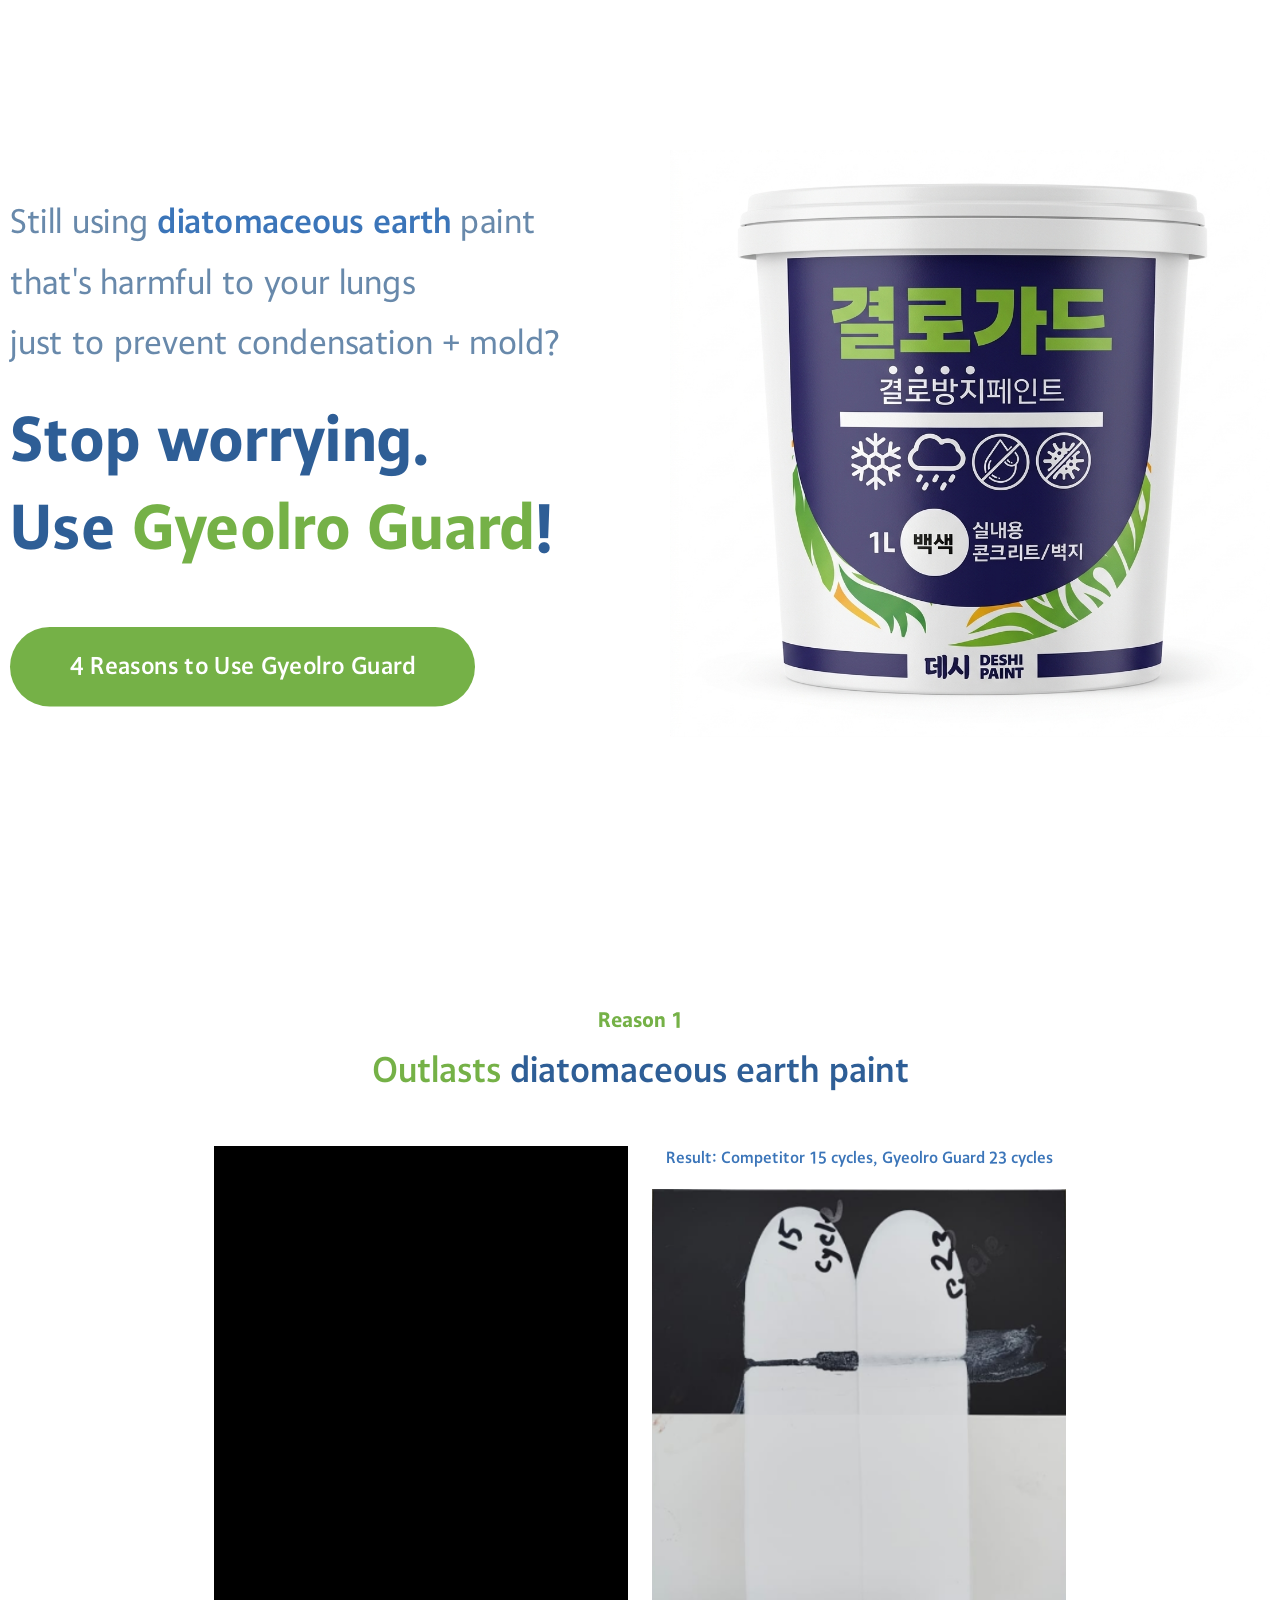
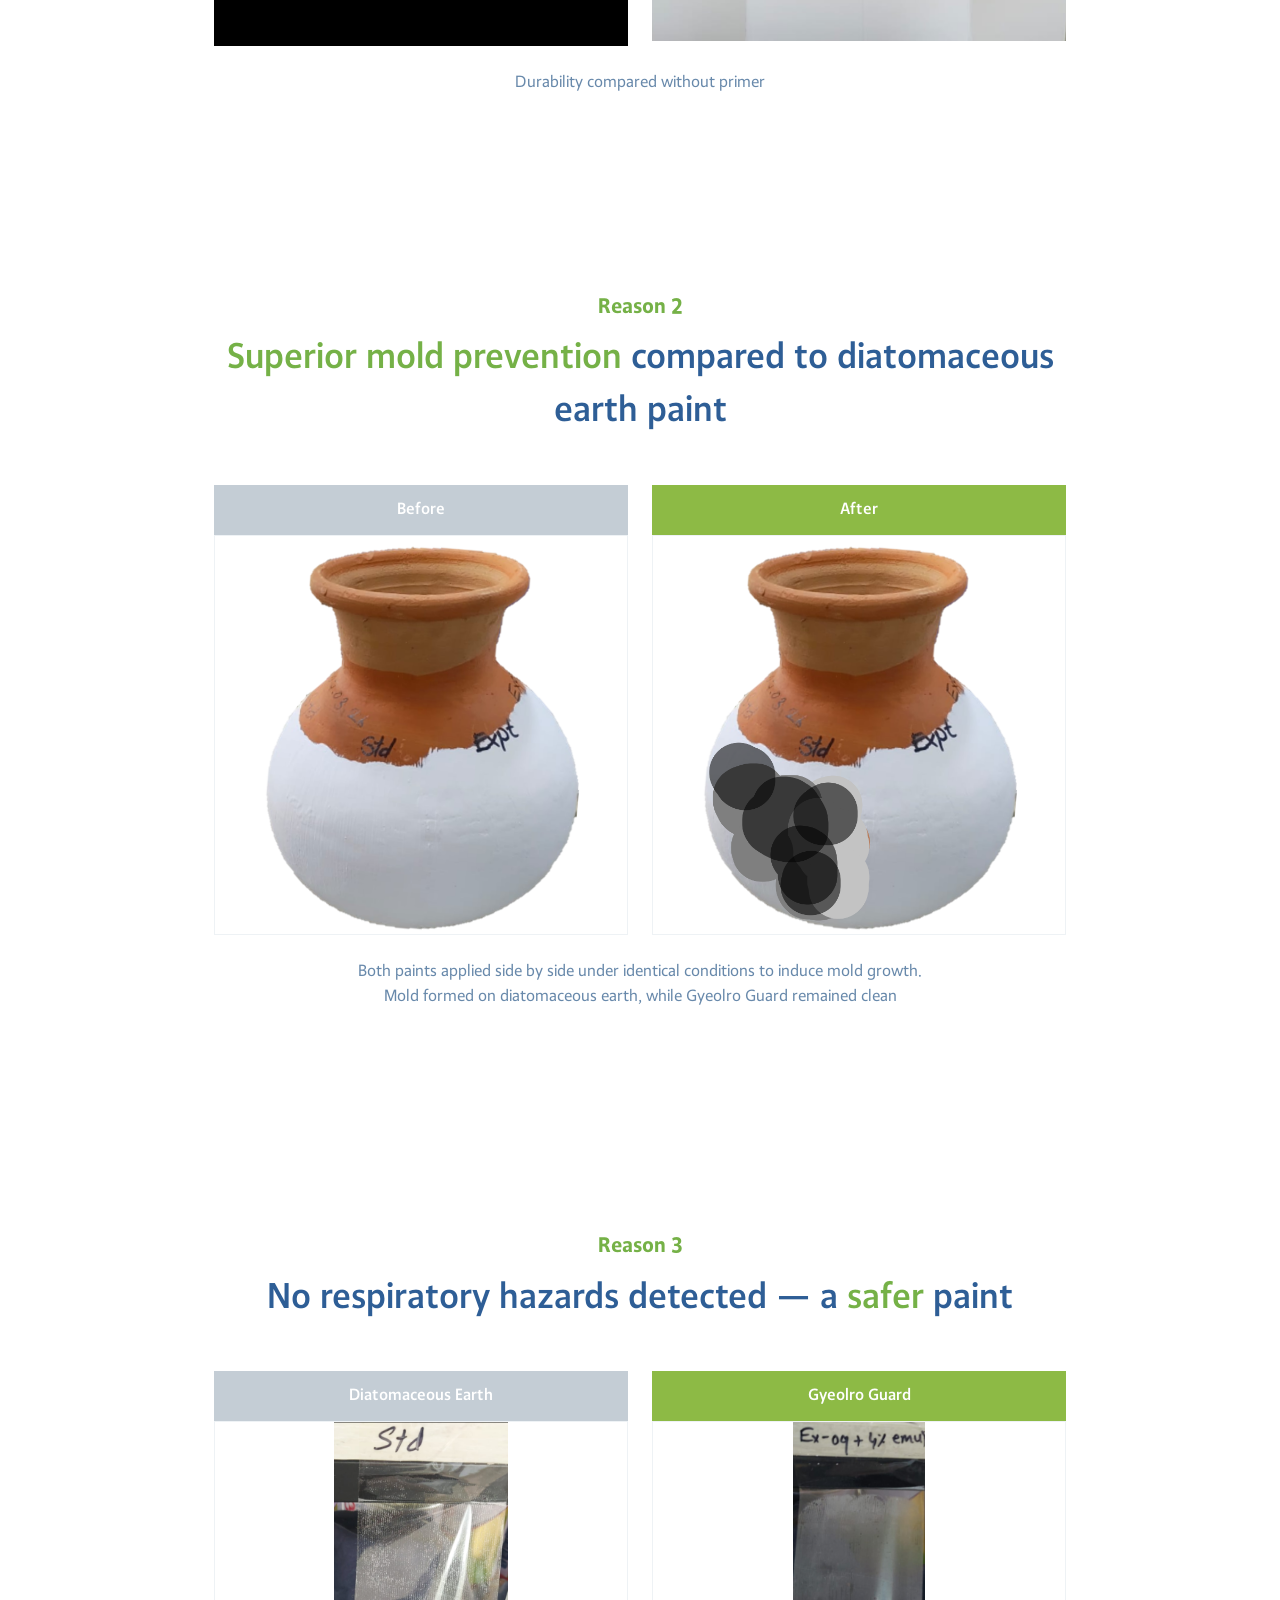
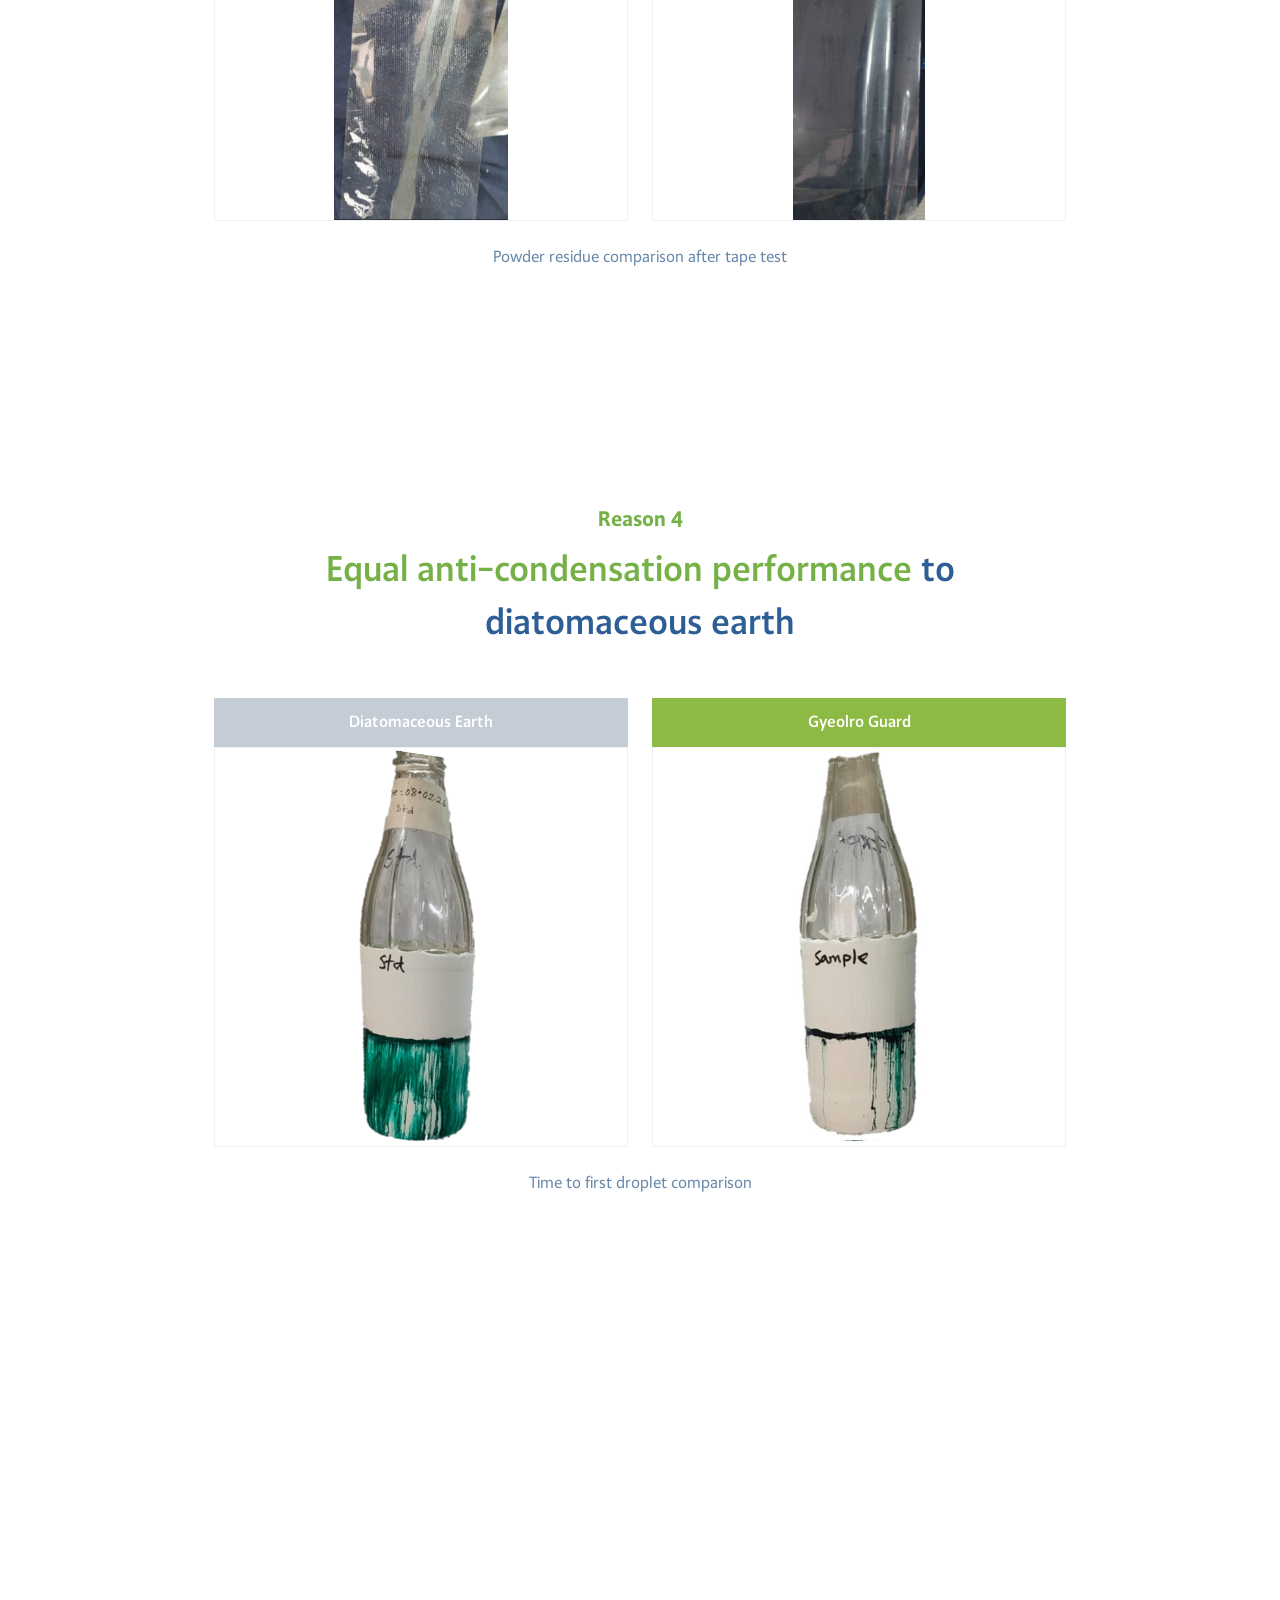
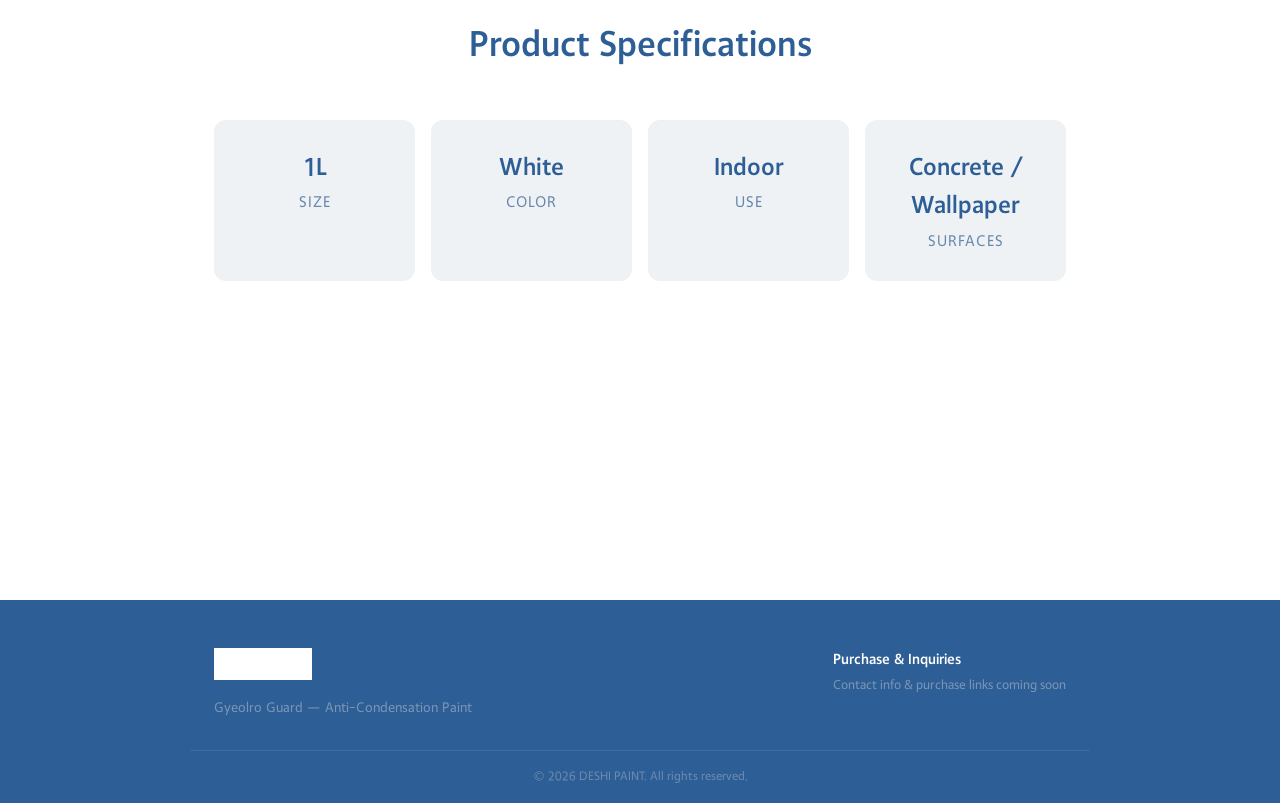
==== en.html @ d2d4c8fe "Initial commit: DESHI PAINT 결로가드 product page Co-Authored-By: Claude Opus 4.6 <noreply@anthropic.com" ====
<!DOCTYPE html>
<html lang="en">
<head>
  <meta charset="UTF-8">
  <meta name="viewport" content="width=device-width, initial-scale=1.0">
  <title>DESHI PAINT — Gyeolro Guard Anti-Condensation Paint</title>
  <meta name="description" content="Gyeolro Guard by DESHI PAINT: safe anti-condensation and anti-fungal paint">
  <link rel="stylesheet" href="css/style.css">
</head>
<body>

  <!-- Nav -->
  <nav class="nav">
    <div class="nav-inner">
      <a href="#hero" class="nav-brand"><img src="assets/logo.png" alt="DESHI PAINT" class="nav-logo"></a>
      <button class="nav-toggle" aria-label="Toggle menu">
        <span></span><span></span><span></span>
      </button>
      <ul class="nav-links">
        <li><a href="#condensation">Anti-Condensation</a></li>
        <li><a href="#fungal">Anti-Fungal</a></li>
        <li><a href="#safety">Safety</a></li>
        <li><a href="#durability">Durability</a></li>
        <li><a href="#specs">Specs</a></li>
      </ul>
    </div>
  </nav>

  <!-- Hero -->
  <section id="hero" class="hero">
    <div class="container hero-grid">
      <div class="hero-text">
        <p class="hero-hook">Still using <strong class="text-red">diatomaceous earth</strong> paint<br>that's harmful to your lungs<br>just to prevent condensation + mold?</p>
        <h1 class="hero-cta-text">Stop worrying.<br>Use <span class="text-green">Gyeolro Guard</span>!</h1>
        <a href="#durability" class="btn">4 Reasons to Use Gyeolro Guard</a>
      </div>
      <div class="hero-image">
        <img src="assets/can.png" alt="Gyeolro Guard product photo" class="hero-label">
      </div>
    </div>
  </section>

  <!-- Claim 1: Durability -->
  <section id="durability" class="claim-section">
    <div class="container">
      <p class="claim-label"><span class="claim-number">Reason 1</span></p>
      <h2 class="claim-title"><span class="text-green">Outlasts</span> diatomaceous earth paint</h2>
      <div class="evidence-side-by-side">
        <div class="evidence-left">
          <video class="evidence-video-player" autoplay loop muted playsinline>
            <source src="assets/wet-scrub-test.mp4" type="video/mp4">
          </video>
        </div>
        <div class="evidence-right">
          <p class="result-label">Result: Competitor 15 cycles, Gyeolro Guard 23 cycles</p>
          <img src="assets/wet-scrub-result.png" alt="Wet scrub test result" class="result-img">
        </div>
      </div>
      <p class="claim-note">Durability compared without primer</p>
    </div>
  </section>

  <!-- Claim 2: Anti-Fungal -->
  <section id="fungal" class="claim-section claim-section-alt">
    <div class="container">
      <p class="claim-label"><span class="claim-number">Reason 2</span></p>
      <h2 class="claim-title"><span class="text-green">Superior mold prevention</span> compared to diatomaceous earth paint</h2>
      <div class="before-after">
        <div class="ba-side">
          <div class="comparison-tag tag-gray">Before</div>
          <img src="assets/Fungal_test_start.png" alt="Before fungal test" class="ba-img">
        </div>
        <div class="ba-side">
          <div class="comparison-tag tag-green">After</div>
          <img src="assets/Fungal_test_end.png" alt="After fungal test" class="ba-img">
        </div>
      </div>
      <p class="claim-note">Both paints applied side by side under identical conditions to induce mold growth.<br>Mold formed on diatomaceous earth, while Gyeolro Guard remained clean</p>
    </div>
  </section>

  <!-- Claim 3: Safety -->
  <section id="safety" class="claim-section">
    <div class="container">
      <p class="claim-label"><span class="claim-number">Reason 3</span></p>
      <h2 class="claim-title">No respiratory hazards detected — a <span class="text-green">safer</span> paint</h2>
      <div class="before-after">
        <div class="ba-side">
          <div class="comparison-tag tag-gray">Diatomaceous Earth</div>
          <img src="assets/tape-competitor.png" alt="Competitor tape test - powder residue" class="ba-img">
        </div>
        <div class="ba-side">
          <div class="comparison-tag tag-green">Gyeolro Guard</div>
          <img src="assets/tape-gyeolroguard.png" alt="Gyeolro Guard tape test - clean" class="ba-img">
        </div>
      </div>
      <p class="claim-note">Powder residue comparison after tape test</p>
    </div>
  </section>

  <!-- Claim 4: Anti-Condensation -->
  <section id="condensation" class="claim-section claim-section-alt">
    <div class="container">
      <p class="claim-label"><span class="claim-number">Reason 4</span></p>
      <h2 class="claim-title"><span class="text-green">Equal anti-condensation performance</span> to diatomaceous earth</h2>
      <div class="before-after">
        <div class="ba-side">
          <div class="comparison-tag tag-gray">Diatomaceous Earth</div>
          <img src="assets/condensation-competitor.png" alt="Competitor condensation test result" class="ba-img">
        </div>
        <div class="ba-side">
          <div class="comparison-tag tag-green">Gyeolro Guard</div>
          <img src="assets/condensation-gyeolroguard.jpg" alt="Gyeolro Guard condensation test result" class="ba-img">
        </div>
      </div>
      <p class="claim-note">Time to first droplet comparison</p>
    </div>
  </section>

  <!-- Specs -->
  <section id="specs" class="specs-section">
    <div class="container">
      <h2 class="claim-title" style="text-align:center;">Product Specifications</h2>
      <div class="specs-grid">
        <div class="spec-card">
          <div class="spec-value">1L</div>
          <div class="spec-label">Size</div>
        </div>
        <div class="spec-card">
          <div class="spec-value">White</div>
          <div class="spec-label">Color</div>
        </div>
        <div class="spec-card">
          <div class="spec-value">Indoor</div>
          <div class="spec-label">Use</div>
        </div>
        <div class="spec-card">
          <div class="spec-value">Concrete / Wallpaper</div>
          <div class="spec-label">Surfaces</div>
        </div>
      </div>
    </div>
  </section>

  <!-- Footer -->
  <footer class="footer">
    <div class="container footer-inner">
      <div>
        <img src="assets/logo.png" alt="DESHI PAINT" class="footer-logo-img">
        <p class="footer-sub">Gyeolro Guard — Anti-Condensation Paint</p>
      </div>
      <div>
        <p class="footer-contact">Purchase &amp; Inquiries</p>
        <p class="footer-placeholder">Contact info &amp; purchase links coming soon</p>
      </div>
    </div>
    <div class="footer-bottom">
      <p>&copy; 2026 DESHI PAINT. All rights reserved.</p>
    </div>
  </footer>

  <script src="js/main.js"></script>
</body>
</html>
---- css/style.css ----
/* === Fonts === */
@font-face {
  font-family: 'SeoulAlrim';
  src: url('../assets/fonts/SeoulAlrim-Medium.otf') format('opentype');
  font-weight: 500;
  font-style: normal;
}

@font-face {
  font-family: 'SeoulAlrim';
  src: url('../assets/fonts/SeoulAlrim-Bold.otf') format('opentype');
  font-weight: 700;
  font-style: normal;
}

@font-face {
  font-family: 'SeoulAlrim';
  src: url('../assets/fonts/SeoulAlrim-ExtraBold.otf') format('opentype');
  font-weight: 800;
  font-style: normal;
}

@font-face {
  font-family: 'SeoulAlrim';
  src: url('../assets/fonts/SeoulAlrim-Heavy.otf') format('opentype');
  font-weight: 900;
  font-style: normal;
}

/* === Reset === */
*, *::before, *::after {
  margin: 0;
  padding: 0;
  box-sizing: border-box;
}

:root {
  --blue: #3B75B9;
  --blue-dark: #2E5E96;
  --green: #75B147;
  --green-light: #8DBA45;
  --gold: #EBB942;
  --white: #FFFFFF;
  --bg-alt: #FFFFFF;
  --gray-100: #EEF2F5;
  --gray-300: #C4CDD5;
  --gray-500: #6889AB;
  --gray-800: #3B75B9;
  --gray-900: #2E5E96;
  --radius: 12px;
  --shadow: 0 2px 12px rgba(0,0,0,0.06);
}

html {
  scroll-snap-type: y mandatory;
}

body {
  font-family: 'SeoulAlrim', -apple-system, BlinkMacSystemFont, 'Segoe UI', Roboto, sans-serif;
  color: var(--gray-800);
  background: var(--white);
  line-height: 1.6;
  -webkit-font-smoothing: antialiased;
}

.container {
  max-width: 900px;
  margin: 0 auto;
  padding: 0 24px;
}

/* === Nav === */
.nav {
  position: fixed;
  top: 0;
  left: 0;
  right: 0;
  z-index: 100;
  background: rgba(255,255,255,0.95);
  backdrop-filter: blur(12px);
  border-bottom: 1px solid var(--gray-100);
  display: none;
}

.nav.visible {
  display: block;
  box-shadow: var(--shadow);
}

.nav-inner {
  max-width: 960px;
  margin: 0 auto;
  padding: 0 24px;
  display: flex;
  align-items: center;
  justify-content: space-between;
  height: 56px;
}

.nav-brand {
  text-decoration: none;
  display: flex;
  align-items: center;
}

.nav-logo {
  height: 28px;
  width: auto;
}

.nav-links {
  display: flex;
  list-style: none;
  gap: 28px;
}

.nav-links a {
  text-decoration: none;
  color: var(--gray-500);
  font-size: 0.85rem;
  font-weight: 500;
  transition: color 0.2s;
}

.nav-links a:hover {
  color: var(--green);
}

.nav-toggle {
  display: none;
  background: none;
  border: none;
  cursor: pointer;
  flex-direction: column;
  gap: 5px;
  padding: 4px;
}

.nav-toggle span {
  display: block;
  width: 22px;
  height: 2px;
  background: var(--gray-800);
  border-radius: 2px;
}

/* === Hero === */
.hero {
  height: 100vh;
  display: flex;
  align-items: center;
  justify-content: center;
  padding: 0;
  background: var(--white);
  scroll-snap-align: start;
  overflow: hidden;
}

.hero > .container {
  transform: scale(1.5);
  transform-origin: center center;
}

.hero-grid {
  display: grid;
  grid-template-columns: 1fr 1fr;
  gap: 40px;
  align-items: center;
}

.hero-text {
  text-align: left;
}

.hero-image {
  text-align: center;
}

.hero-label {
  max-width: 400px;
  width: 100%;
}

.hero-hook {
  font-size: 1.4rem;
  color: var(--gray-500);
  line-height: 1.8;
  margin-bottom: 16px;
}

.hero-hook strong {
  color: var(--gray-800);
}

.hero-cta-text {
  font-size: 2.6rem;
  font-weight: 800;
  color: var(--gray-900);
  line-height: 1.4;
  margin-bottom: 36px;
}

.text-green {
  color: var(--green);
}

.text-blue {
  color: var(--blue);
}

.text-gold {
  color: var(--gold);
}

.text-red {
  color: #D94040;
}

.btn {
  display: inline-block;
  padding: 14px 40px;
  background: var(--green);
  color: var(--white);
  border-radius: 50px;
  font-size: 1rem;
  font-weight: 600;
  text-decoration: none;
  transition: all 0.2s;
  border: none;
  cursor: pointer;
}

.btn:hover {
  background: var(--green-light);
  transform: translateY(-1px);
  box-shadow: 0 4px 16px rgba(117,177,71,0.3);
}

/* === Claim Sections === */
.claim-section {
  min-height: 100vh;
  display: flex;
  align-items: center;
  padding: 60px 0;
  text-align: center;
  scroll-snap-align: start;
}

.claim-section-alt {
  background: var(--white);
}

.claim-section > .container {
  width: 100%;
}

.claim-number {
  display: block;
  font-weight: 800;
  font-size: 1.3rem;
  color: var(--green);
  margin-bottom: 8px;
}

.claim-label {
  font-size: 1.1rem;
  color: var(--gray-500);
  margin-bottom: 8px;
}

.claim-title {
  font-size: 2.2rem;
  font-weight: 700;
  color: var(--gray-900);
  line-height: 1.5;
  margin-bottom: 48px;
}

.claim-note {
  margin-top: 24px;
  font-size: 1rem;
  color: var(--gray-500);
}

/* === Evidence Layout === */
.evidence-layout {
  display: flex;
  flex-direction: row;
  gap: 24px;
  max-width: 900px;
  margin: 0 auto;
}

.evidence-video {
  flex: 1.5;
  min-width: 0;
}

.evidence-vs {
  flex: 1;
  display: flex;
  flex-direction: column;
  min-width: 0;
}

.vs-card {
  flex: 1;
  display: flex;
  flex-direction: column;
}

/* === Before/After Layout === */
.before-after {
  display: flex;
  gap: 24px;
  max-width: 900px;
  margin: 0 auto;
}

.ba-side {
  flex: 1;
  display: flex;
  flex-direction: column;
}

.media-placeholder-ba {
  min-height: 300px;
}

.ba-img {
  width: 100%;
  height: 400px;
  object-fit: contain;
  display: block;
  background: var(--white);
  border: 1px solid var(--gray-100);
}

.vs-badge {
  padding: 10px 0;
  text-align: center;
  font-size: 1.4rem;
  font-weight: 700;
  color: var(--gray-500);
  background: var(--white);
}

.comparison-tag {
  padding: 12px 0;
  font-size: 1rem;
  font-weight: 600;
  text-align: center;
}

.tag-gray {
  background: var(--gray-300);
  color: var(--white);
}

.tag-green {
  background: var(--green-light);
  color: var(--white);
}

/* === Media Placeholders === */
.media-placeholder {
  flex: 1;
  display: flex;
  flex-direction: column;
  align-items: center;
  justify-content: center;
  background: var(--gray-100);
  color: var(--gray-500);
  border: 1px solid var(--gray-100);
}

.media-placeholder-video {
  min-height: 400px;
}

.media-placeholder-sm {
  min-height: 0;
}

.evidence-video-player {
  width: 100%;
  display: block;
  background: #000;
}

/* === Side by Side Video + Result === */
.evidence-side-by-side {
  display: grid;
  grid-template-columns: 1fr 1fr;
  gap: 24px;
  max-width: 900px;
  margin: 0 auto;
  height: 500px;
}

.evidence-left {
  overflow: hidden;
}

.evidence-left video {
  width: 100%;
  height: 100%;
  object-fit: cover;
}

.evidence-right {
  display: flex;
  flex-direction: column;
  text-align: center;
}

.evidence-right .result-label {
  flex-shrink: 0;
}

.evidence-right .result-img {
  flex: 1;
  width: 100%;
  object-fit: contain;
  min-height: 0;
}

.result-label {
  font-size: 1rem;
  font-weight: 700;
  color: var(--blue);
  margin-bottom: 12px;
}

.result-img {
  width: 100%;
  max-width: 500px;
  height: auto;
  display: inline-block;
}

.media-icon {
  font-size: 2rem;
  margin-bottom: 8px;
}

.media-placeholder p {
  font-size: 0.9rem;
  font-weight: 500;
}

/* === Specs === */
.specs-section {
  min-height: 100vh;
  display: flex;
  align-items: center;
  padding: 60px 0;
  background: var(--white);
  scroll-snap-align: start;
}

.specs-section > .container {
  width: 100%;
}

.specs-grid {
  display: grid;
  grid-template-columns: repeat(4, 1fr);
  gap: 16px;
  margin-top: 40px;
}

.spec-card {
  text-align: center;
  padding: 28px 16px;
  background: var(--gray-100);
  border-radius: var(--radius);
}

.spec-value {
  font-size: 1.5rem;
  font-weight: 700;
  color: var(--gray-900);
  margin-bottom: 4px;
}

.spec-label {
  font-size: 0.95rem;
  color: var(--gray-500);
  text-transform: uppercase;
  letter-spacing: 1px;
}

/* === Footer === */
.footer {
  background: var(--gray-900);
  color: var(--gray-300);
  padding: 48px 0 0;
}

.footer-inner {
  display: flex;
  justify-content: space-between;
  padding-bottom: 32px;
  border-bottom: 1px solid rgba(255,255,255,0.08);
}

.footer-logo-img {
  height: 32px;
  width: auto;
  margin-bottom: 8px;
  filter: brightness(0) invert(1);
}

.footer-sub {
  font-size: 0.85rem;
  opacity: 0.5;
}

.footer-contact {
  font-weight: 600;
  color: var(--white);
  font-size: 0.9rem;
  margin-bottom: 4px;
}

.footer-placeholder {
  font-size: 0.8rem;
  opacity: 0.5;
}

.footer-bottom {
  padding: 16px 0;
  text-align: center;
}

.footer-bottom p {
  font-size: 0.75rem;
  opacity: 0.4;
}


/* === Responsive === */
@media (max-width: 768px) {
  .nav-links {
    display: none;
    position: absolute;
    top: 56px;
    left: 0;
    right: 0;
    background: var(--white);
    flex-direction: column;
    padding: 16px 24px;
    gap: 14px;
    border-bottom: 1px solid var(--gray-100);
    box-shadow: var(--shadow);
  }

  .nav-links.open {
    display: flex;
  }

  .nav-toggle {
    display: flex;
  }

  .hero {
    padding: 100px 0 60px;
    height: auto;
    min-height: 100vh;
  }

  .hero > .container {
    transform: none;
  }

  .hero-grid {
    grid-template-columns: 1fr;
    text-align: center;
    gap: 24px;
  }

  .hero-text {
    text-align: center;
    order: 2;
  }

  .hero-image {
    order: 1;
  }

  .hero-label {
    max-width: 300px;
  }

  .hero-hook {
    font-size: 1rem;
  }

  .hero-cta-text {
    font-size: 1.5rem;
  }

  .claim-section {
    padding: 64px 0;
    min-height: auto;
  }

  .claim-title {
    font-size: 1.35rem;
    margin-bottom: 24px;
  }

  .evidence-side-by-side {
    grid-template-columns: 1fr;
    height: auto;
  }

  .evidence-layout {
    flex-direction: column;
  }

  .media-placeholder-video {
    min-height: 260px;
  }

  .before-after {
    flex-direction: column;
    max-width: 100%;
  }

  .ba-img {
    height: 260px;
  }

  .media-placeholder-ba {
    min-height: 200px;
  }

  .specs-grid {
    grid-template-columns: repeat(2, 1fr);
  }

  .footer-inner {
    flex-direction: column;
    gap: 20px;
  }
}
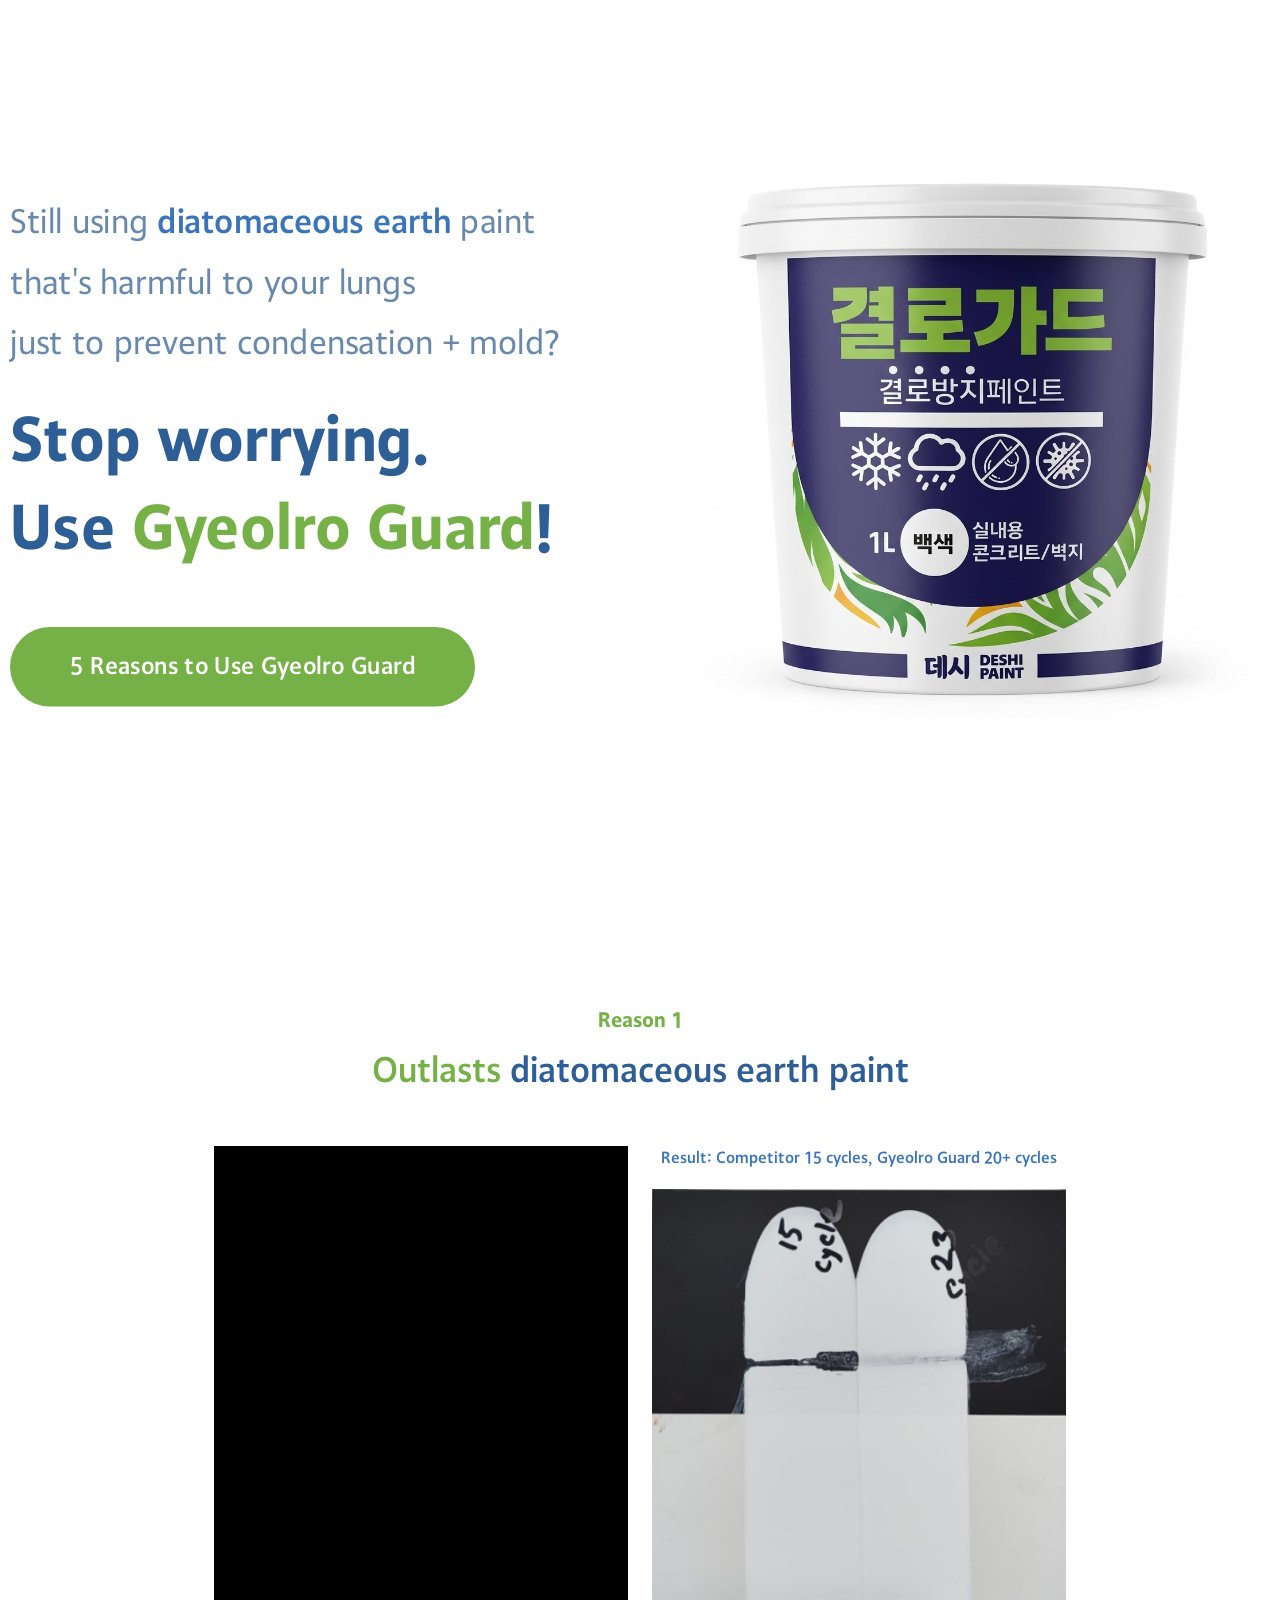
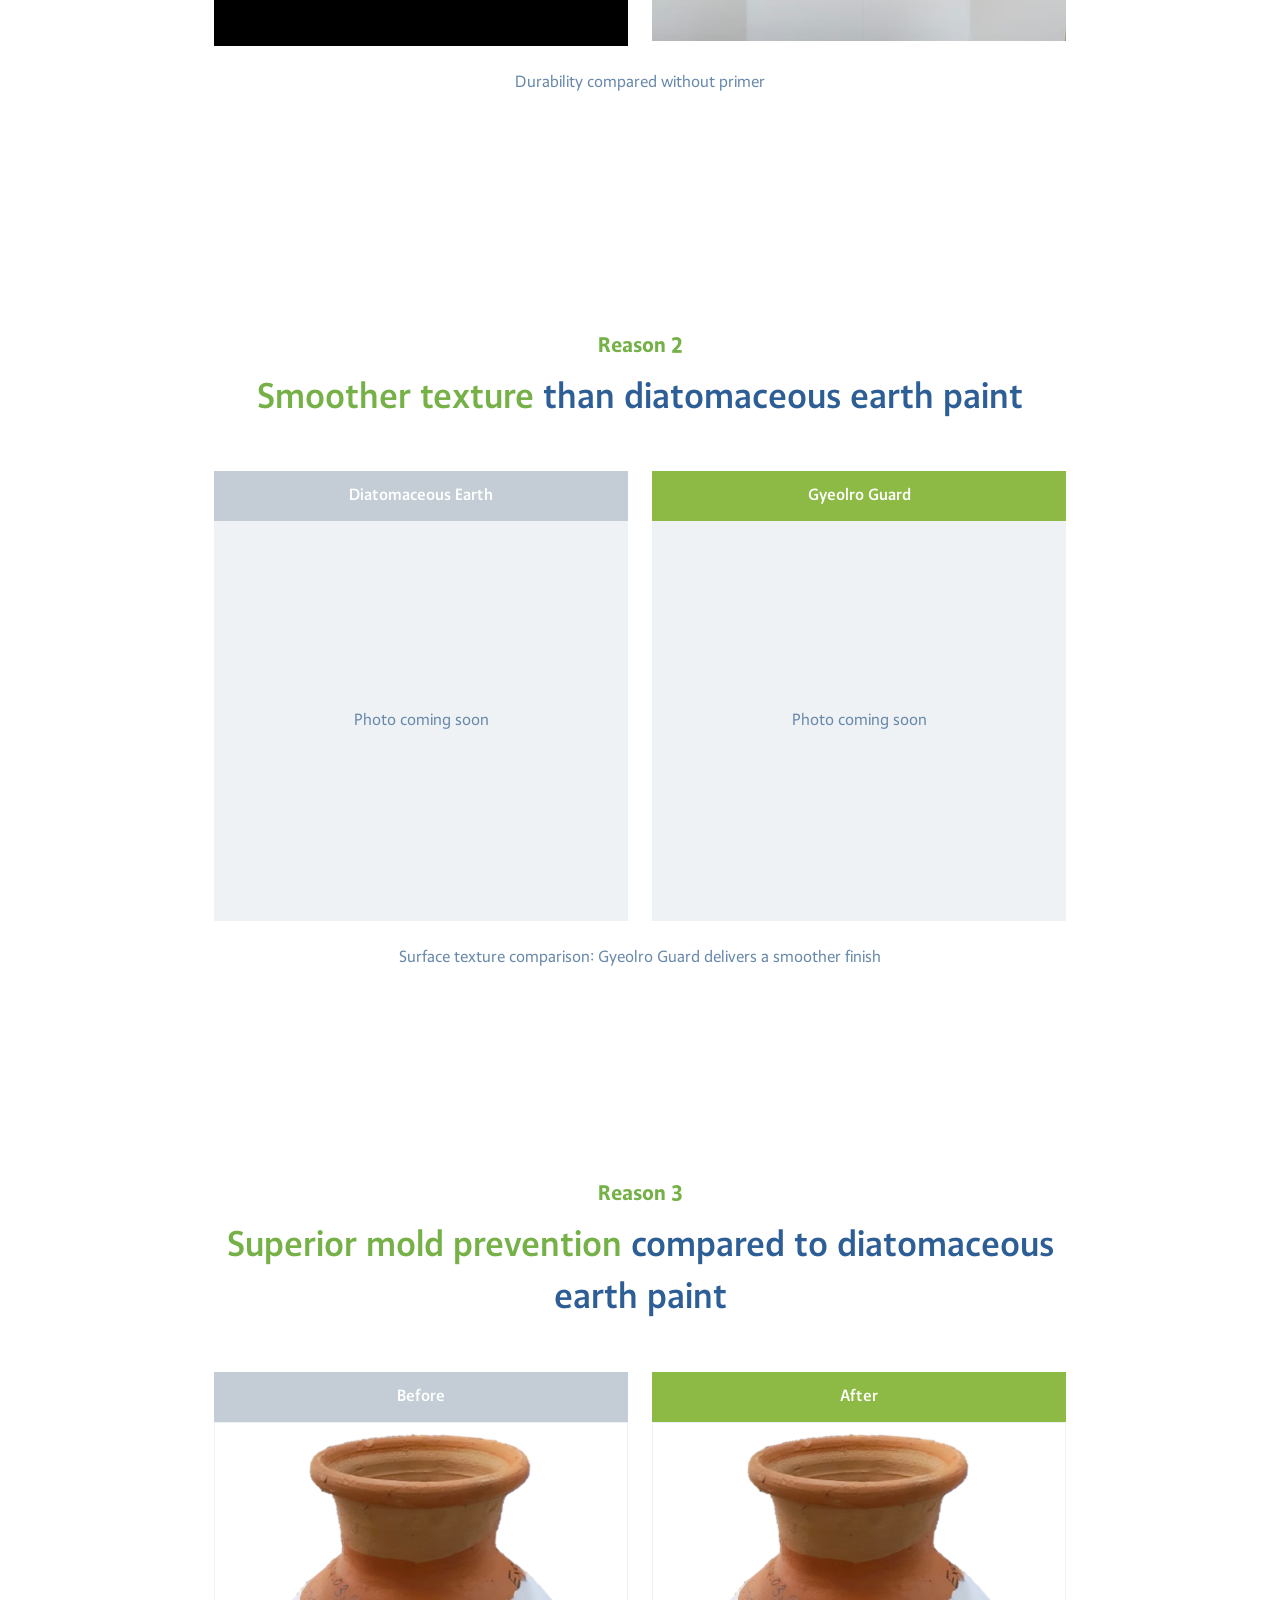
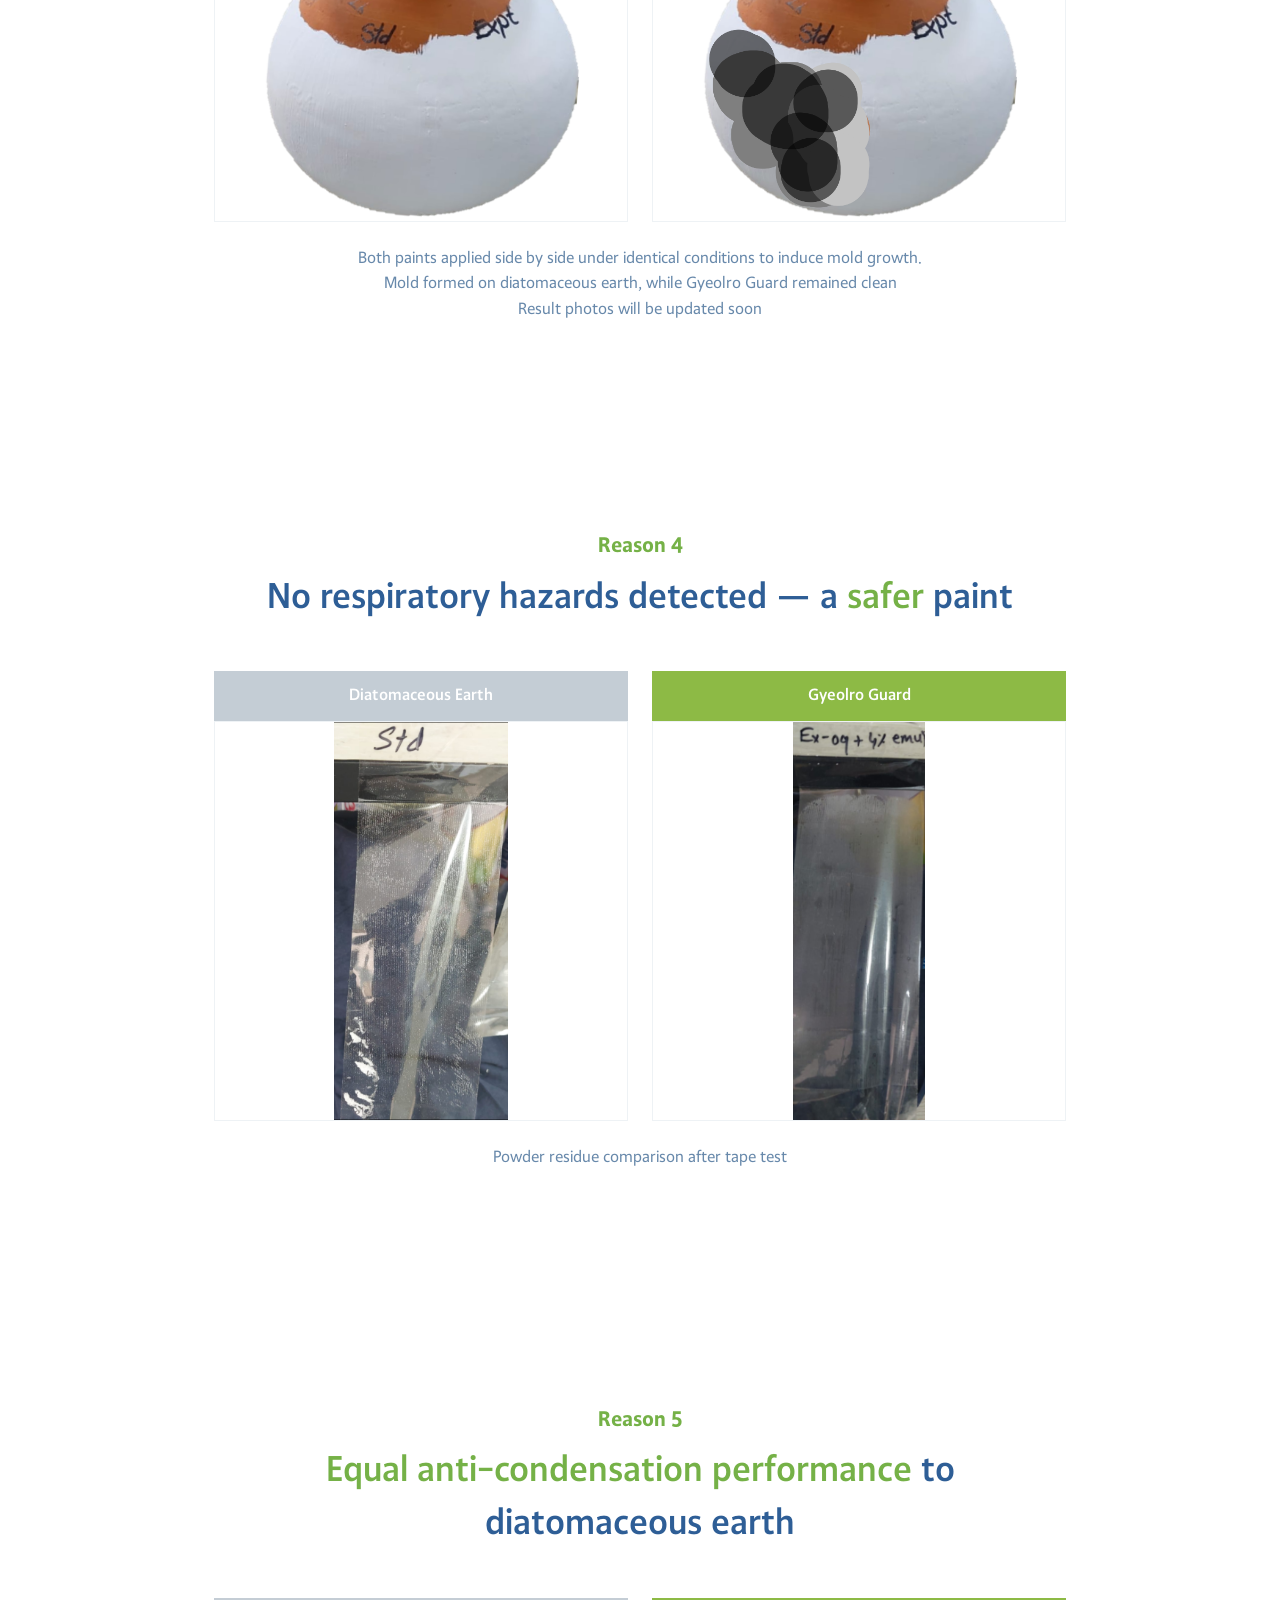
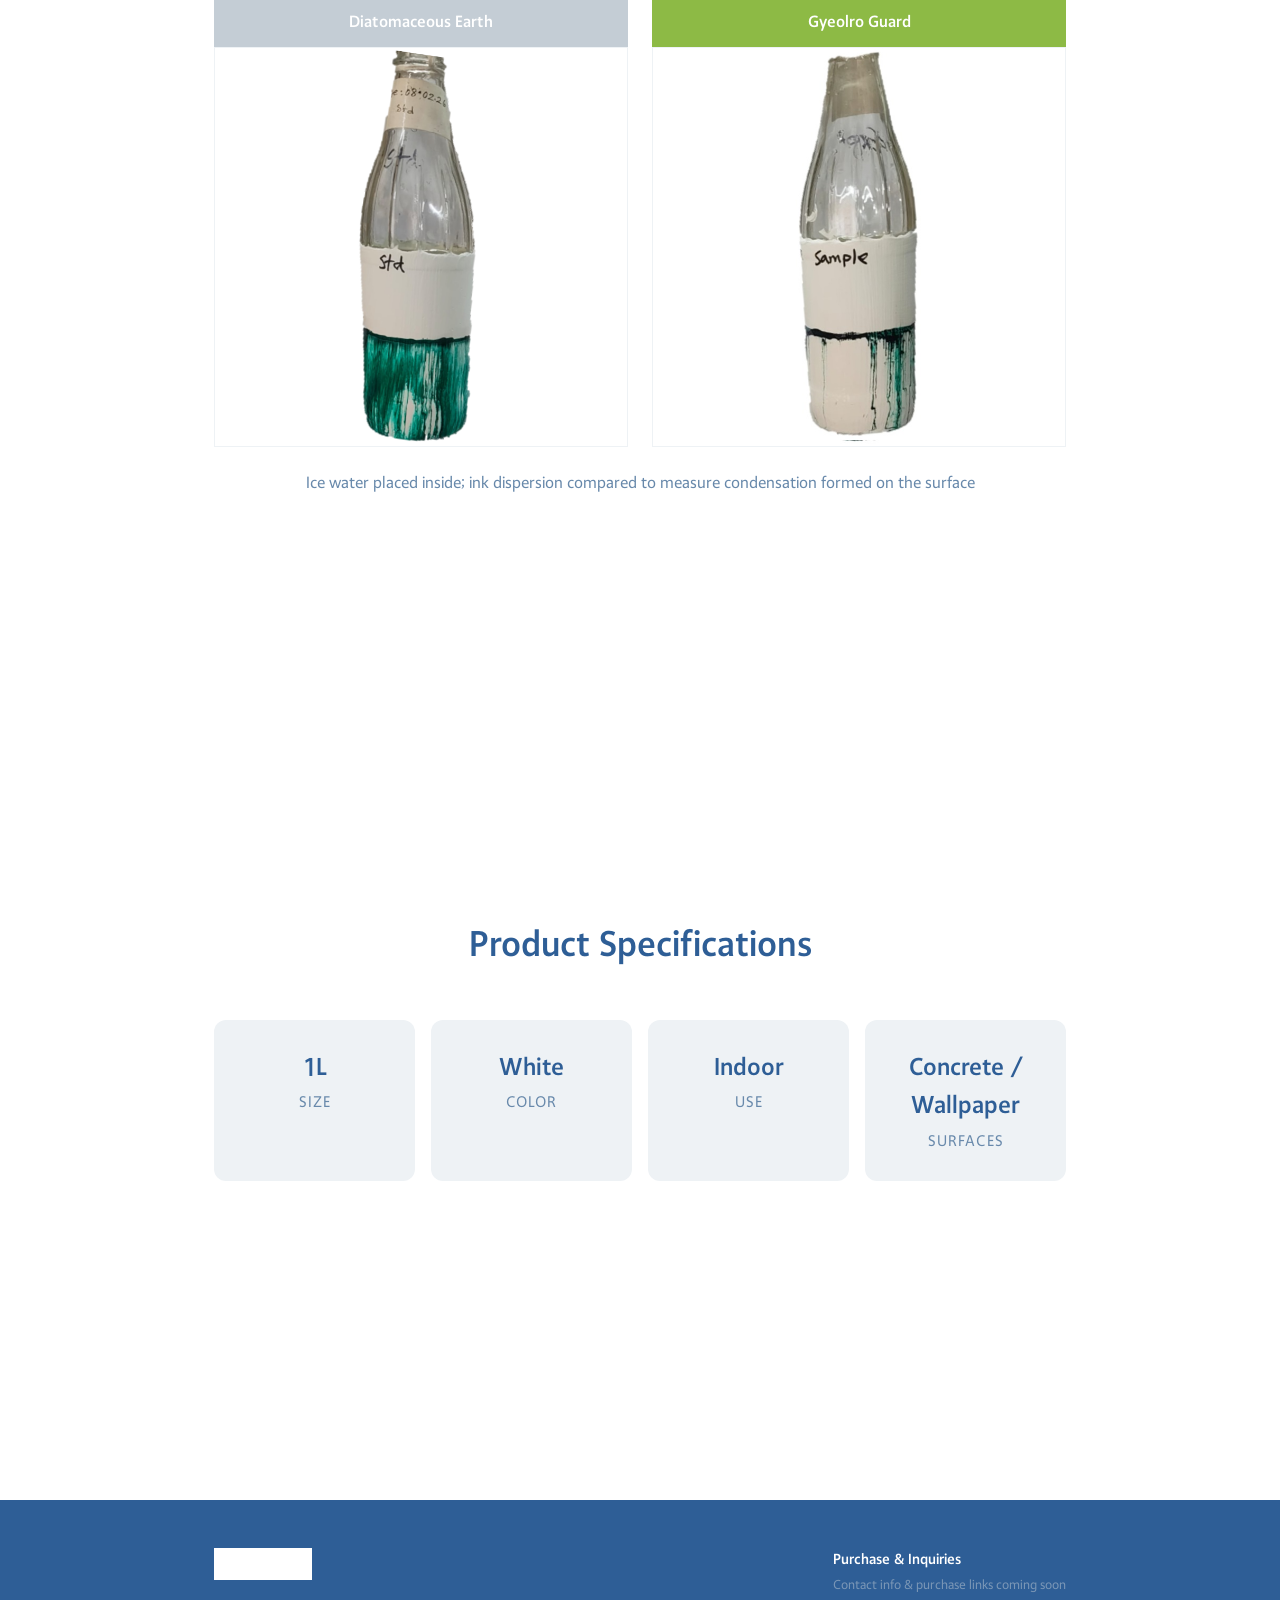
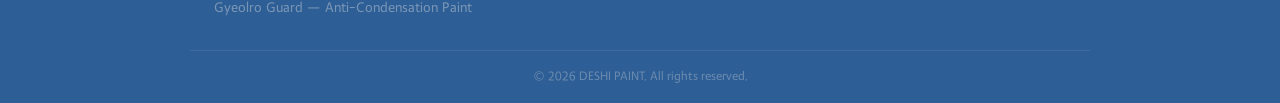
==== commit 0ae23cc0: "Add smoother texture section, update test descriptions, renumber to 5 reasons - Add Reason 2: smooth" ====
--- a/en.html
+++ b/en.html
@@ -32,7 +32,7 @@
       <div class="hero-text">
         <p class="hero-hook">Still using <strong class="text-red">diatomaceous earth</strong> paint<br>that's harmful to your lungs<br>just to prevent condensation + mold?</p>
         <h1 class="hero-cta-text">Stop worrying.<br>Use <span class="text-green">Gyeolro Guard</span>!</h1>
-        <a href="#durability" class="btn">4 Reasons to Use Gyeolro Guard</a>
+        <a href="#durability" class="btn">5 Reasons to Use Gyeolro Guard</a>
       </div>
       <div class="hero-image">
         <img src="assets/can.png" alt="Gyeolro Guard product photo" class="hero-label">
@@ -52,7 +52,7 @@
           </video>
         </div>
         <div class="evidence-right">
-          <p class="result-label">Result: Competitor 15 cycles, Gyeolro Guard 23 cycles</p>
+          <p class="result-label">Result: Competitor 15 cycles, Gyeolro Guard 20+ cycles</p>
           <img src="assets/wet-scrub-result.png" alt="Wet scrub test result" class="result-img">
         </div>
       </div>
@@ -60,10 +60,29 @@
     </div>
   </section>
 
-  <!-- Claim 2: Anti-Fungal -->
-  <section id="fungal" class="claim-section claim-section-alt">
+  <!-- Claim 2: Smoother Texture -->
+  <section id="texture" class="claim-section claim-section-alt">
     <div class="container">
       <p class="claim-label"><span class="claim-number">Reason 2</span></p>
+      <h2 class="claim-title"><span class="text-green">Smoother texture</span> than diatomaceous earth paint</h2>
+      <div class="before-after">
+        <div class="ba-side">
+          <div class="comparison-tag tag-gray">Diatomaceous Earth</div>
+          <div class="ba-img placeholder-img">Photo coming soon</div>
+        </div>
+        <div class="ba-side">
+          <div class="comparison-tag tag-green">Gyeolro Guard</div>
+          <div class="ba-img placeholder-img">Photo coming soon</div>
+        </div>
+      </div>
+      <p class="claim-note">Surface texture comparison: Gyeolro Guard delivers a smoother finish</p>
+    </div>
+  </section>
+
+  <!-- Claim 3: Anti-Fungal -->
+  <section id="fungal" class="claim-section">
+    <div class="container">
+      <p class="claim-label"><span class="claim-number">Reason 3</span></p>
       <h2 class="claim-title"><span class="text-green">Superior mold prevention</span> compared to diatomaceous earth paint</h2>
       <div class="before-after">
         <div class="ba-side">
@@ -75,14 +94,14 @@
           <img src="assets/Fungal_test_end.png" alt="After fungal test" class="ba-img">
         </div>
       </div>
-      <p class="claim-note">Both paints applied side by side under identical conditions to induce mold growth.<br>Mold formed on diatomaceous earth, while Gyeolro Guard remained clean</p>
+      <p class="claim-note">Both paints applied side by side under identical conditions to induce mold growth.<br>Mold formed on diatomaceous earth, while Gyeolro Guard remained clean<br>Result photos will be updated soon</p>
     </div>
   </section>
 
-  <!-- Claim 3: Safety -->
-  <section id="safety" class="claim-section">
+  <!-- Claim 4: Safety -->
+  <section id="safety" class="claim-section claim-section-alt">
     <div class="container">
-      <p class="claim-label"><span class="claim-number">Reason 3</span></p>
+      <p class="claim-label"><span class="claim-number">Reason 4</span></p>
       <h2 class="claim-title">No respiratory hazards detected — a <span class="text-green">safer</span> paint</h2>
       <div class="before-after">
         <div class="ba-side">
@@ -98,10 +117,10 @@
     </div>
   </section>
 
-  <!-- Claim 4: Anti-Condensation -->
-  <section id="condensation" class="claim-section claim-section-alt">
+  <!-- Claim 5: Anti-Condensation -->
+  <section id="condensation" class="claim-section">
     <div class="container">
-      <p class="claim-label"><span class="claim-number">Reason 4</span></p>
+      <p class="claim-label"><span class="claim-number">Reason 5</span></p>
       <h2 class="claim-title"><span class="text-green">Equal anti-condensation performance</span> to diatomaceous earth</h2>
       <div class="before-after">
         <div class="ba-side">
@@ -113,7 +132,7 @@
           <img src="assets/condensation-gyeolroguard.jpg" alt="Gyeolro Guard condensation test result" class="ba-img">
         </div>
       </div>
-      <p class="claim-note">Time to first droplet comparison</p>
+      <p class="claim-note">Ice water placed inside; ink dispersion compared to measure condensation formed on the surface</p>
     </div>
   </section>
 
--- a/css/style.css
+++ b/css/style.css
@@ -382,6 +382,17 @@
   min-height: 0;
 }
 
+.placeholder-img {
+  height: 400px;
+  display: flex;
+  align-items: center;
+  justify-content: center;
+  background: var(--gray-100);
+  color: var(--gray-500);
+  font-size: 1rem;
+  border: 1px solid var(--gray-100);
+}
+
 .evidence-video-player {
   width: 100%;
   display: block;
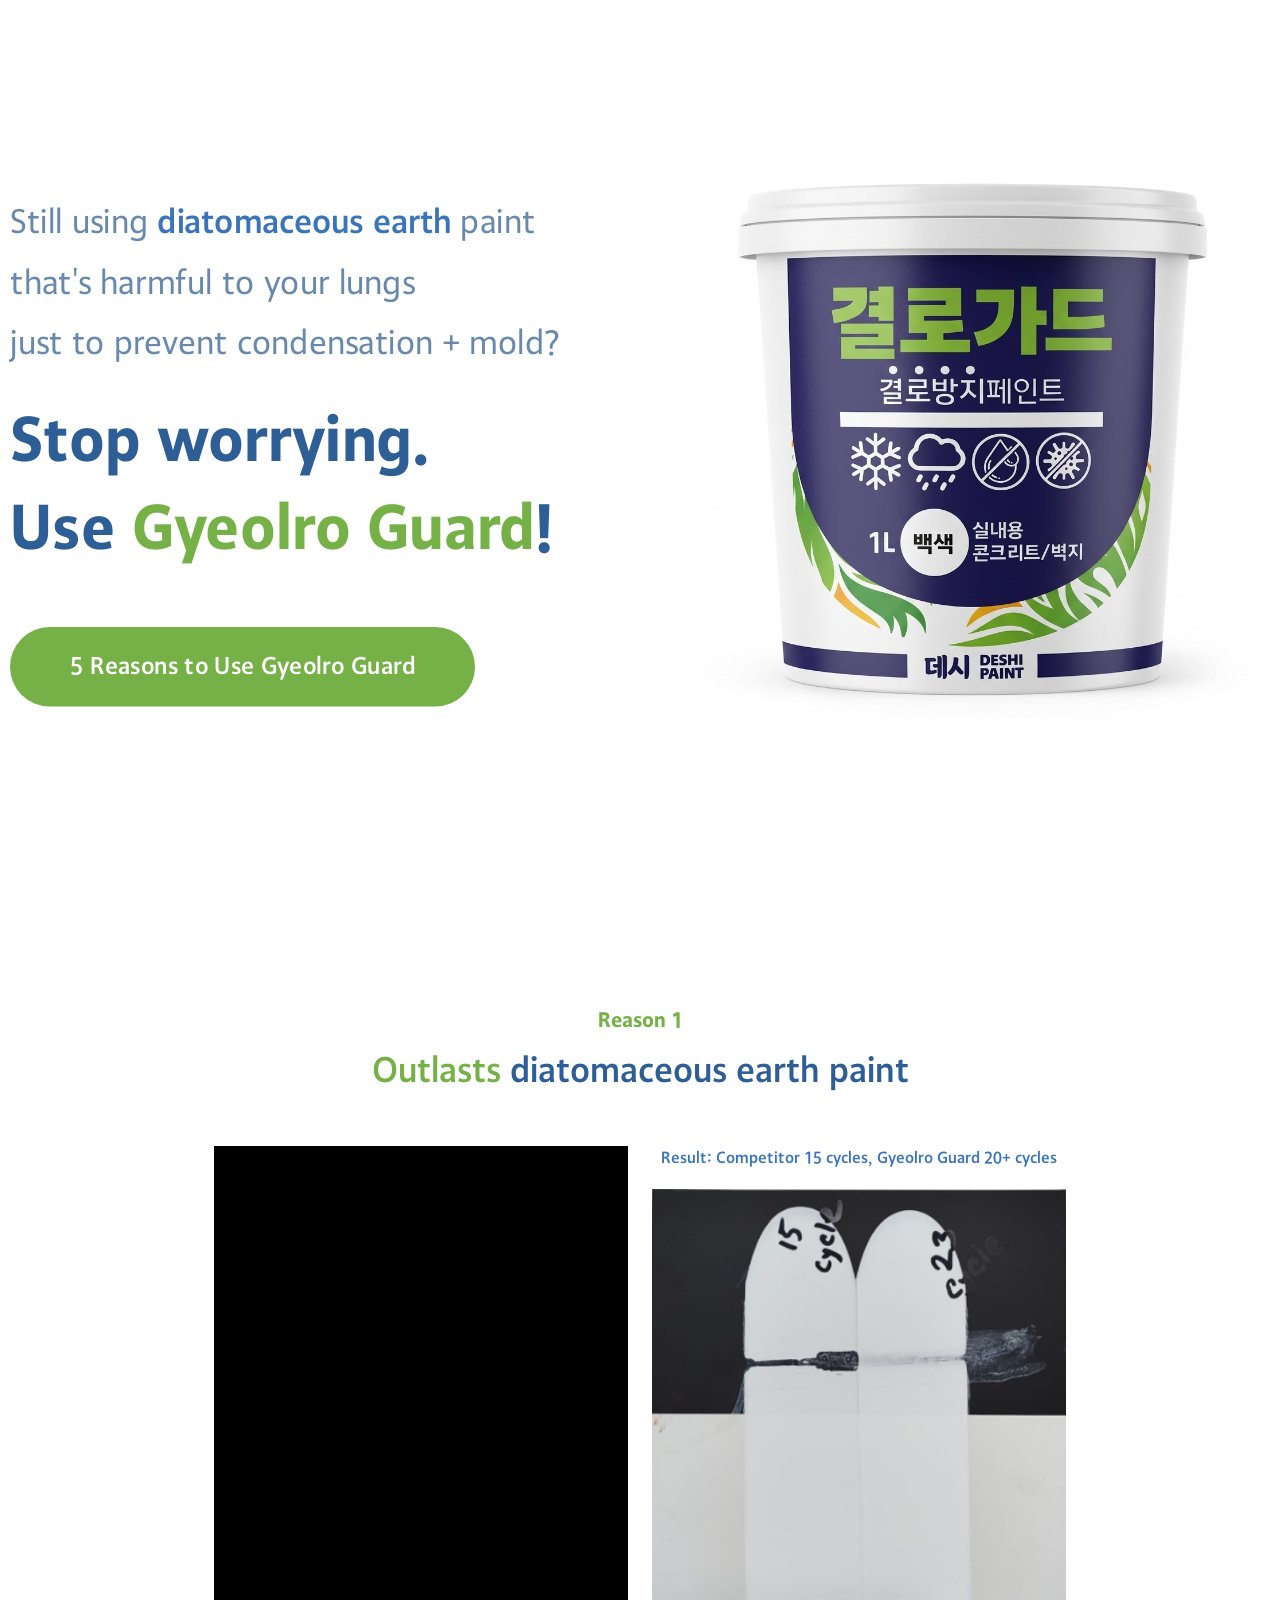
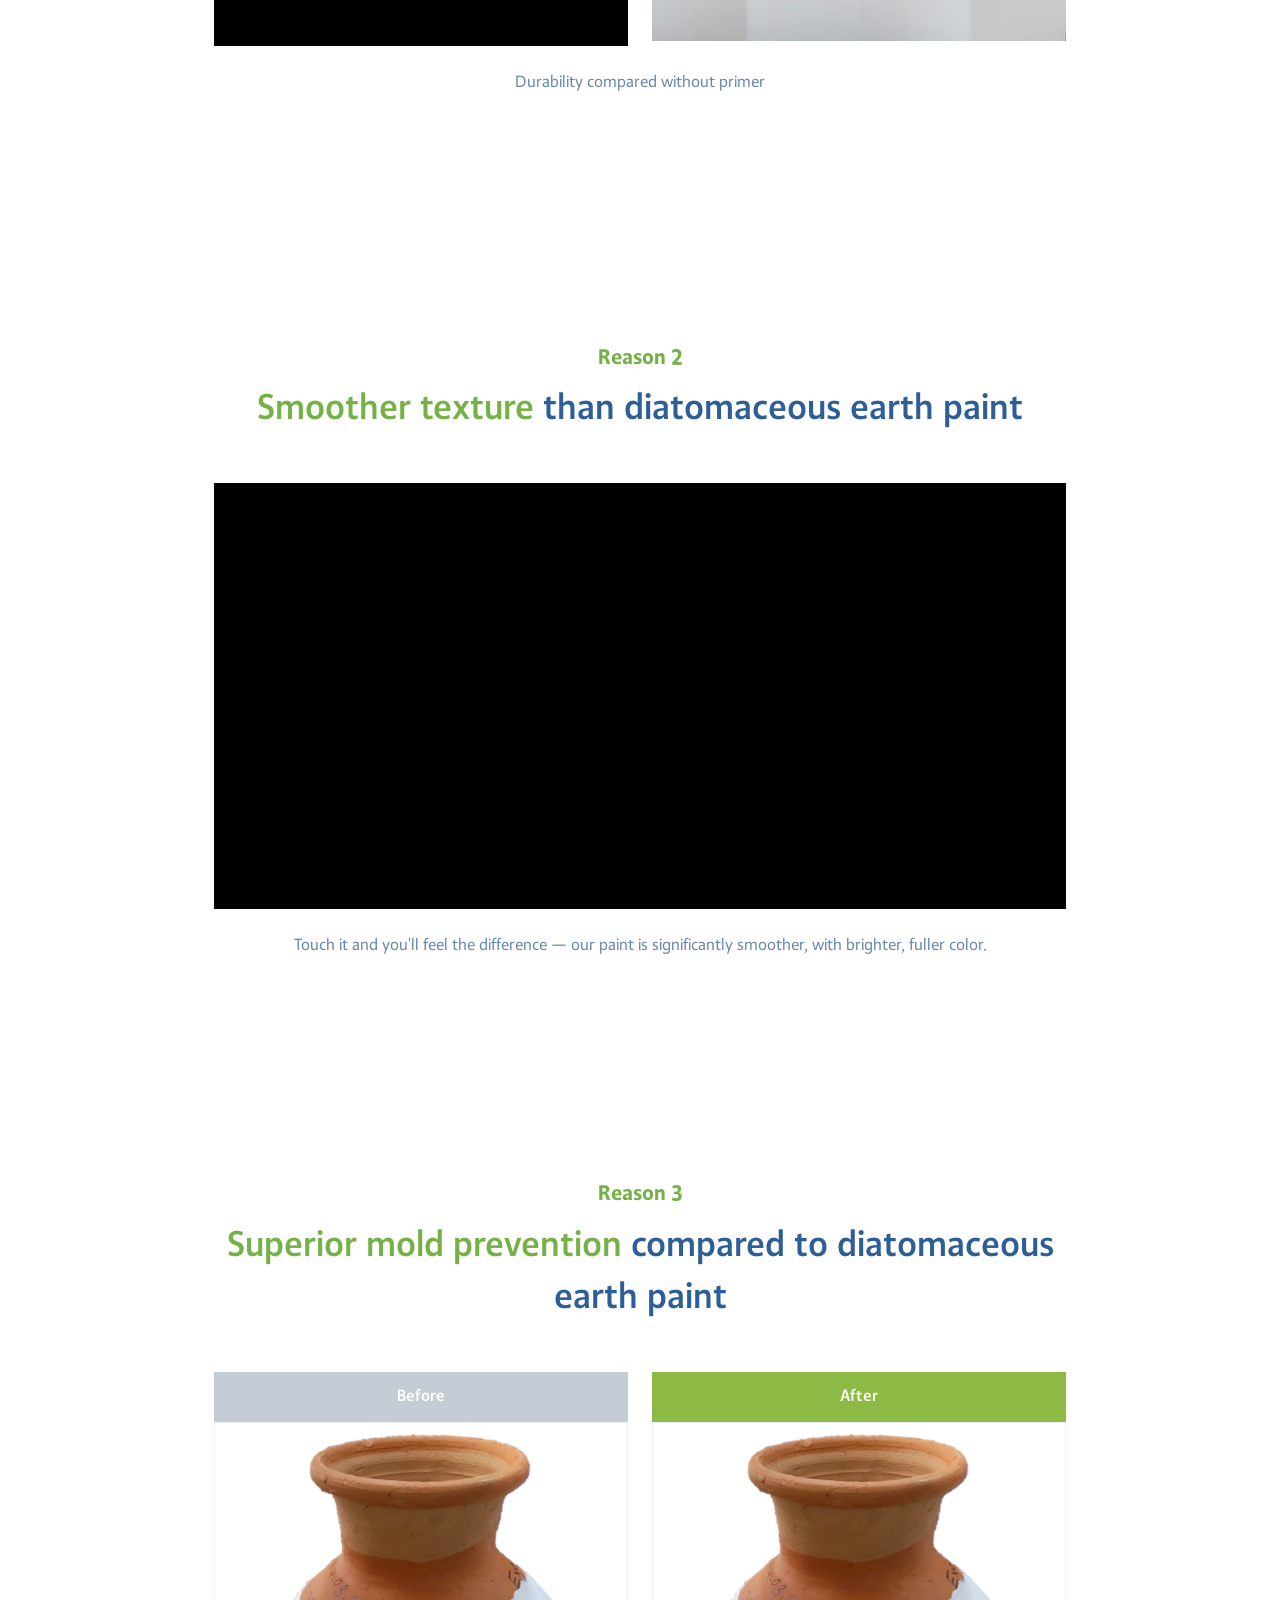
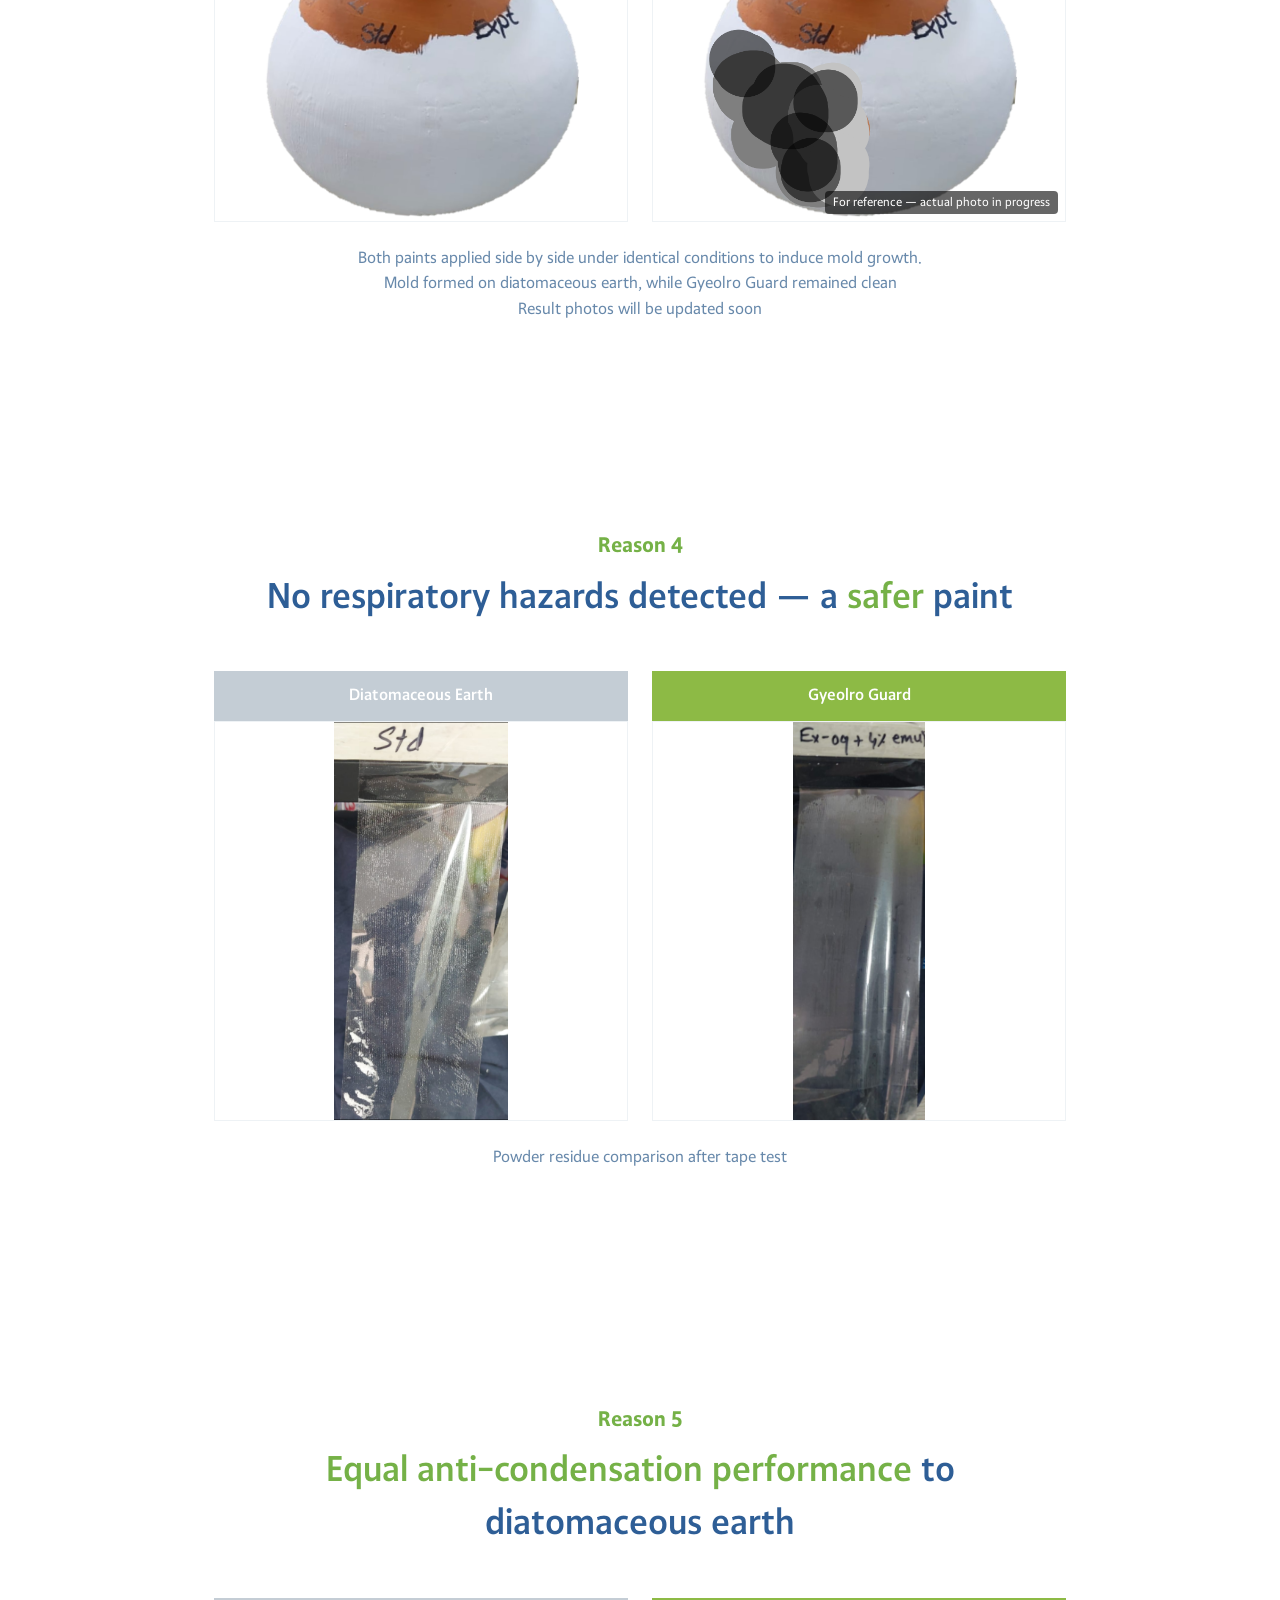
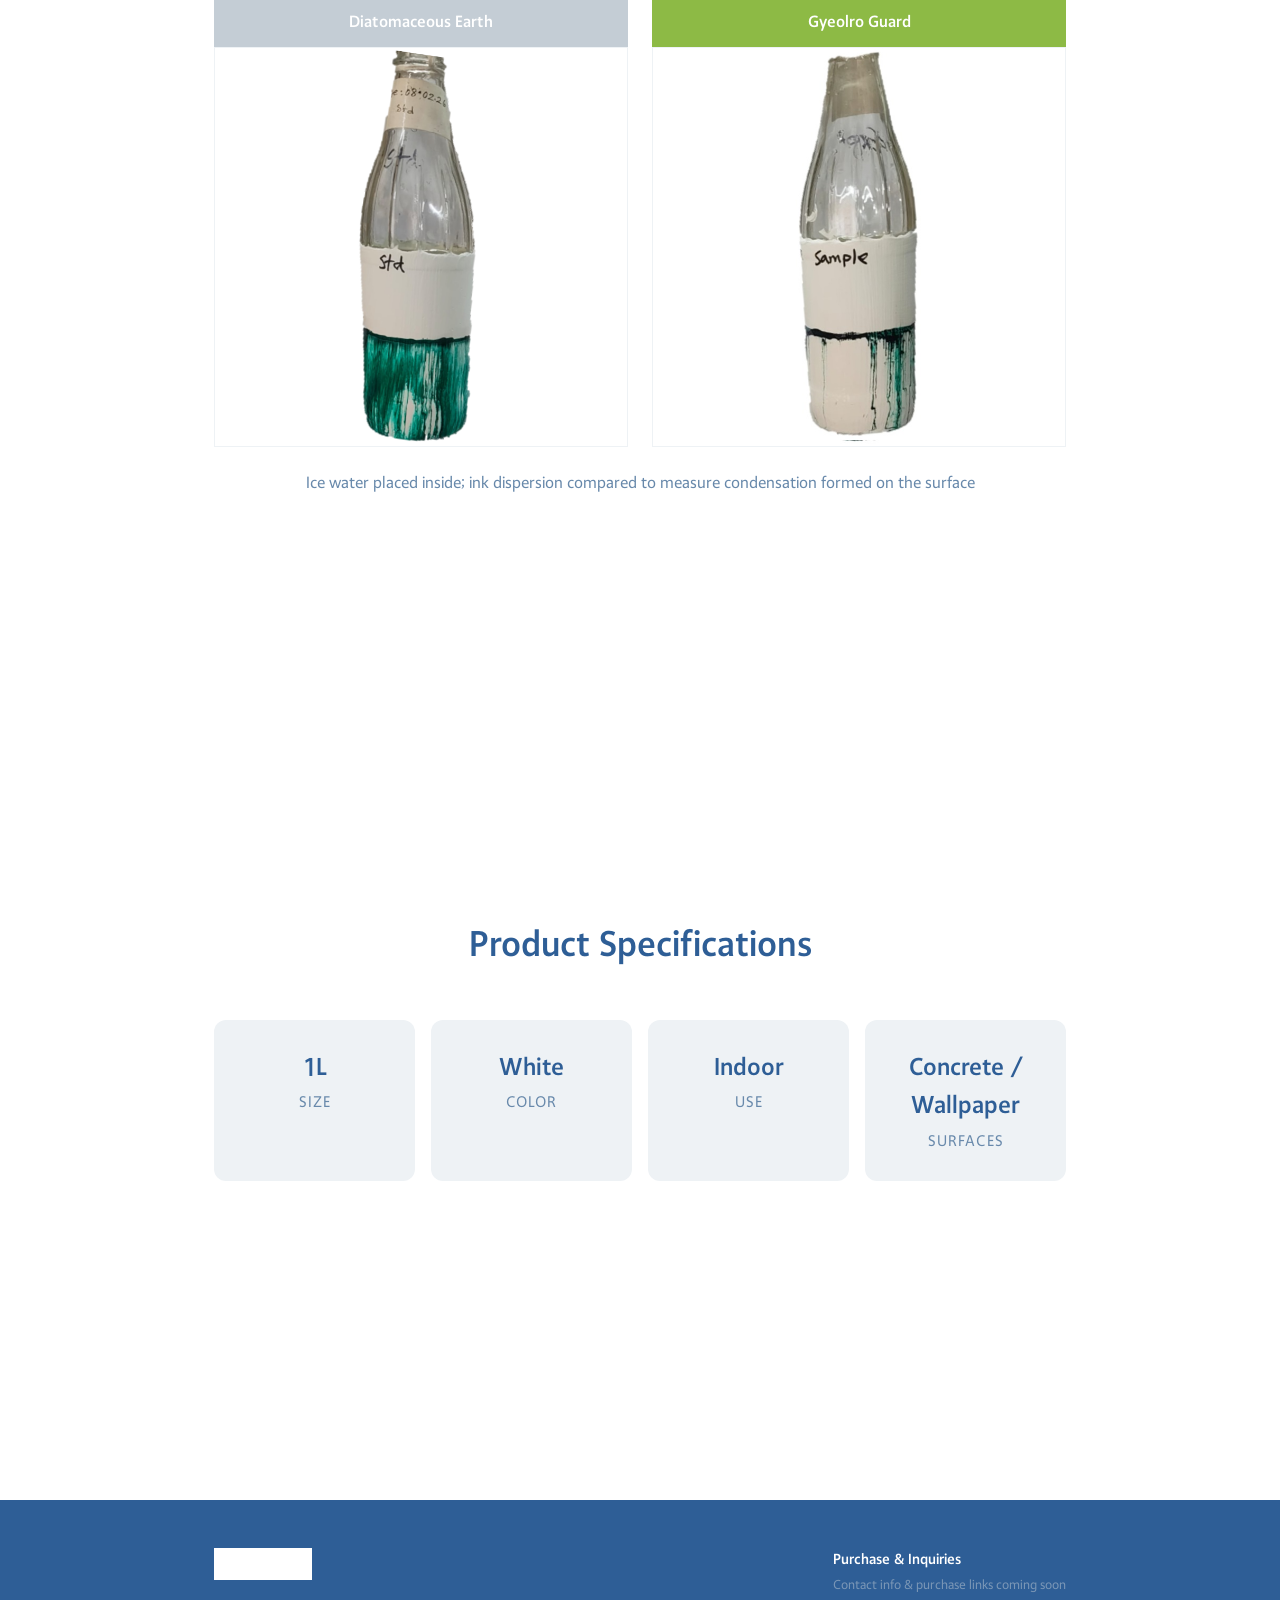
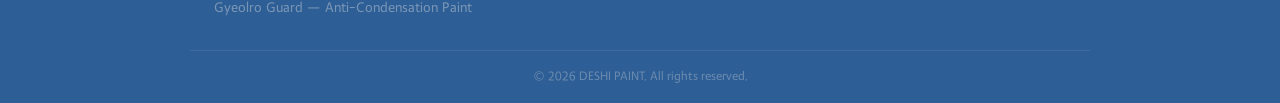
==== commit 71c386b0: "Add texture test video and reference label for fungal test photo - Replace placeholder images in Rea" ====
--- a/en.html
+++ b/en.html
@@ -65,17 +65,12 @@
     <div class="container">
       <p class="claim-label"><span class="claim-number">Reason 2</span></p>
       <h2 class="claim-title"><span class="text-green">Smoother texture</span> than diatomaceous earth paint</h2>
-      <div class="before-after">
-        <div class="ba-side">
-          <div class="comparison-tag tag-gray">Diatomaceous Earth</div>
-          <div class="ba-img placeholder-img">Photo coming soon</div>
-        </div>
-        <div class="ba-side">
-          <div class="comparison-tag tag-green">Gyeolro Guard</div>
-          <div class="ba-img placeholder-img">Photo coming soon</div>
-        </div>
+      <div class="evidence-video">
+        <video class="evidence-video-player" autoplay loop muted playsinline>
+          <source src="assets/texture-test.mp4" type="video/mp4">
+        </video>
       </div>
-      <p class="claim-note">Surface texture comparison: Gyeolro Guard delivers a smoother finish</p>
+      <p class="claim-note">Touch it and you'll feel the difference — our paint is significantly smoother, with brighter, fuller color.</p>
     </div>
   </section>
 
@@ -91,7 +86,10 @@
         </div>
         <div class="ba-side">
           <div class="comparison-tag tag-green">After</div>
-          <img src="assets/Fungal_test_end.png" alt="After fungal test" class="ba-img">
+          <div class="ba-img-wrapper">
+            <img src="assets/Fungal_test_end.png" alt="After fungal test" class="ba-img">
+            <span class="reference-label">For reference — actual photo in progress</span>
+          </div>
         </div>
       </div>
       <p class="claim-note">Both paints applied side by side under identical conditions to induce mold growth.<br>Mold formed on diatomaceous earth, while Gyeolro Guard remained clean<br>Result photos will be updated soon</p>
--- a/css/style.css
+++ b/css/style.css
@@ -362,6 +362,23 @@
   color: var(--white);
 }
 
+.ba-img-wrapper {
+  position: relative;
+  display: inline-block;
+  width: 100%;
+}
+
+.reference-label {
+  position: absolute;
+  bottom: 8px;
+  right: 8px;
+  background: rgba(0, 0, 0, 0.6);
+  color: #fff;
+  font-size: 0.75rem;
+  padding: 2px 8px;
+  border-radius: 4px;
+}
+
 /* === Media Placeholders === */
 .media-placeholder {
   flex: 1;
